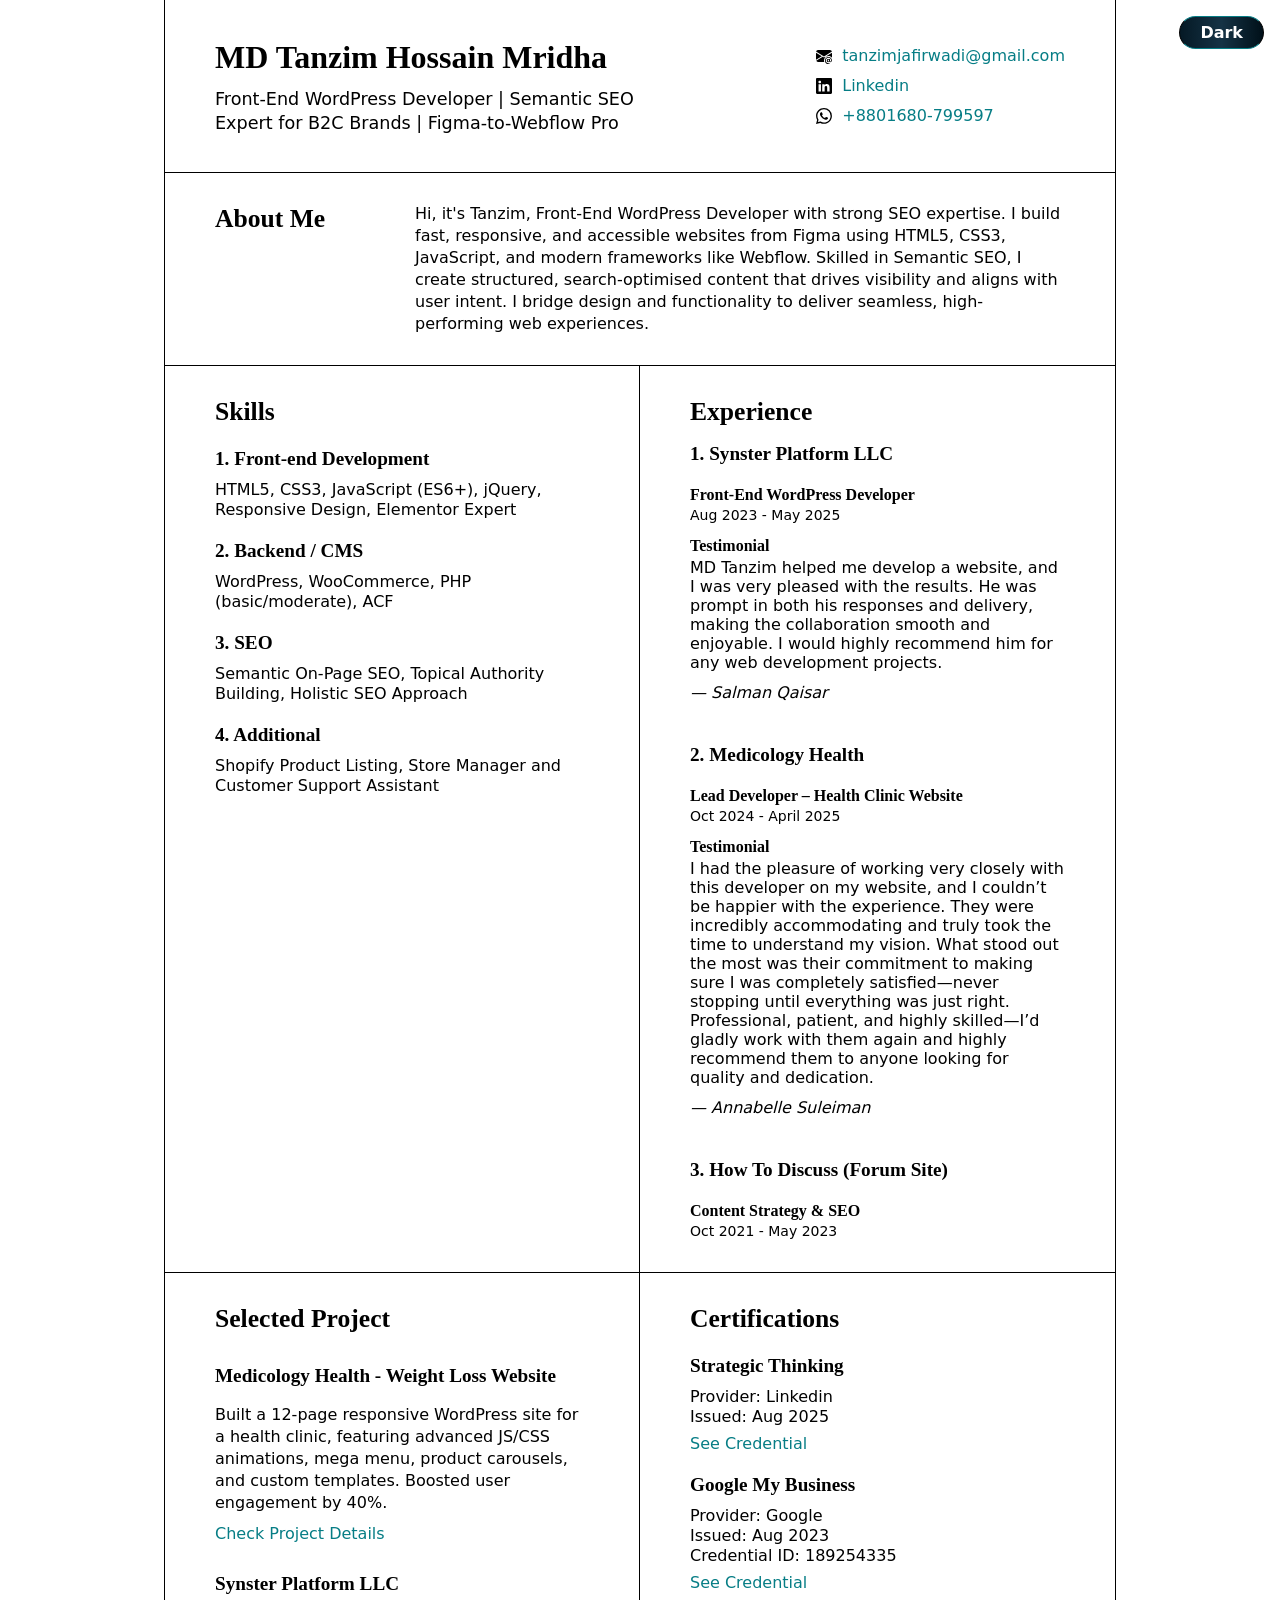
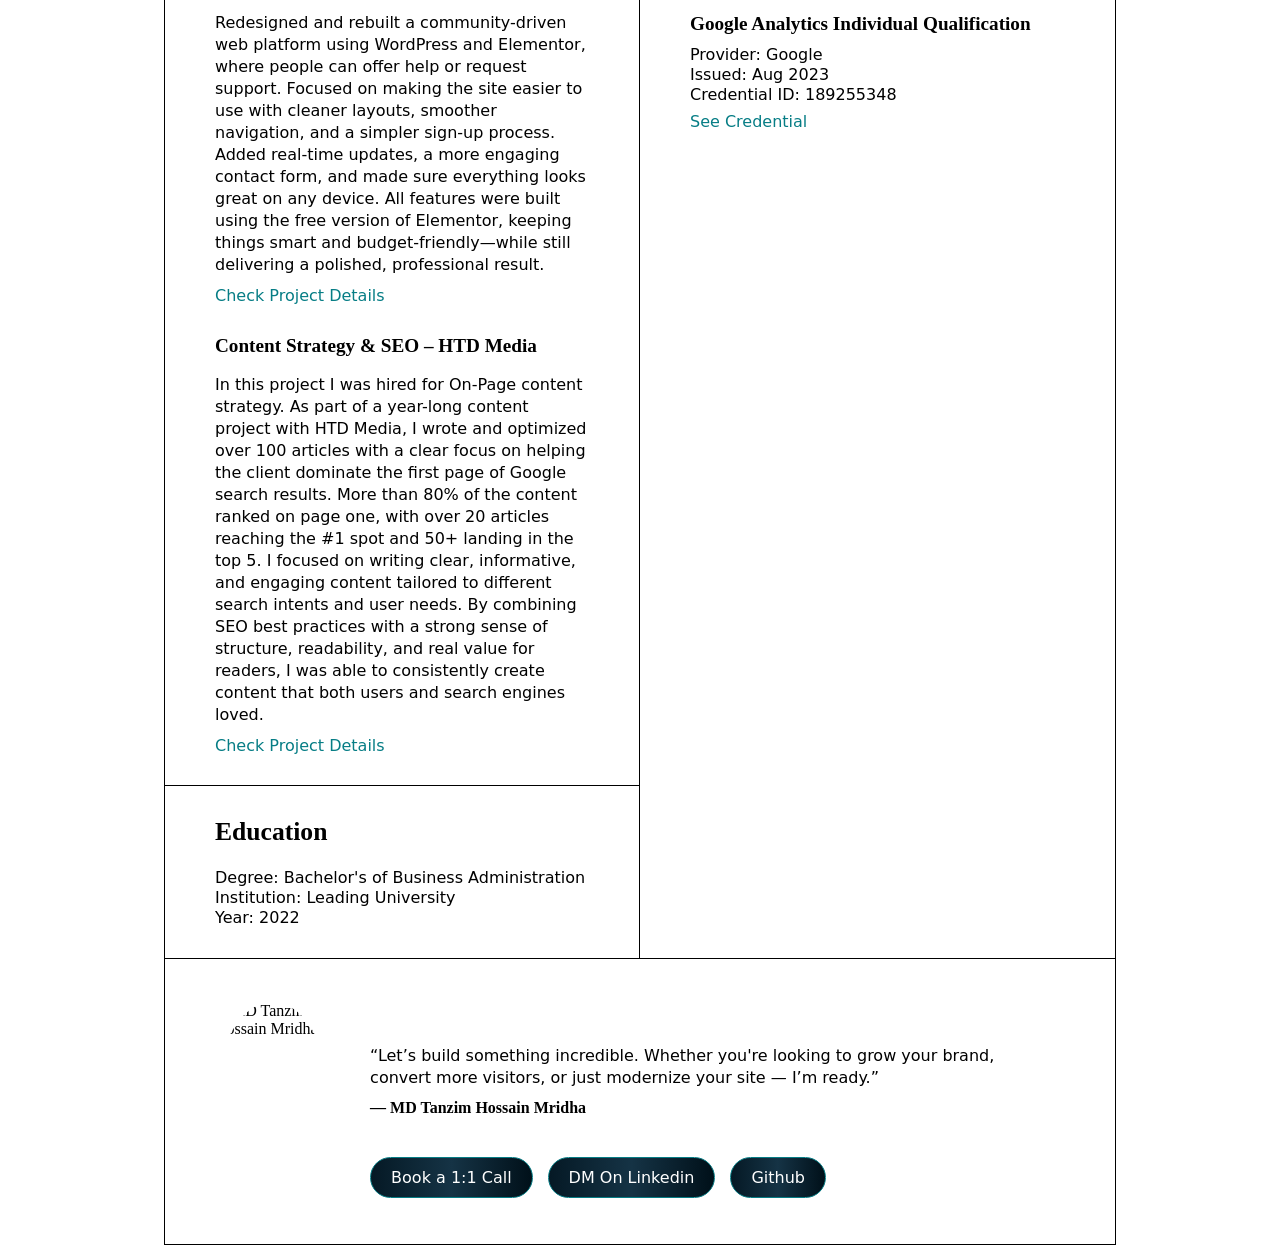
==== index.html @ eca506ce "Add files via upload" ====
<!DOCTYPE html>
<html lang="en">
<head>
     <meta charset="UTF-8">
     <meta name="viewport" content="width=device-width, initial-scale=1.0">
     <title>Resume - MD Tanzim Hossain Mridha</title>
     <!-- Performance optimization: establishes early connections -->
     <link rel="stylesheet" href="./main.css">
     <link rel="preconnect" href="https://fonts.googleapis.com">
     <link rel="preconnect" href="https://fonts.gstatic.com" crossorigin>

     <!-- Load selected Google Fonts -->
     <link href="https://fonts.googleapis.com/css2?family=Playfair+Display:wght@400;700&family=Caveat:wght@400;700&display=swap" rel="stylesheet">
     <style>
        :root {
  --bg-color: #ffffff;
  --text-color: #000000;
  --border-color: black; /* new */
}

body {
  background-color: var(--bg-color);
  color: var(--text-color);
  border-color: var(--border-color);
  transition: 0.6s;
}

body.dark-mode {
  --bg-color: #1e1e1e;
  --text-color: #f1f1f1;
  --border-color: white; /* override in dark mode */
}

#theme-toggle {
  position: fixed;
  top: 1rem;
  right: 1rem;
  padding: 6px 20px;
  background: linear-gradient(
        to right, 
        rgba(5, 25, 37, 1),
        rgba(21, 51, 69, 1),
        rgba(0, 16, 25, 1)
    );
    color: white;
  border-radius: 50px;
  border-width: 0.6px;
  border-style: solid;
  border-color: rgba(6, 125, 133, 1) var(--border-color);
  font-family: system-ui, -apple-system, BlinkMacSystemFont, 'Segoe UI', Roboto, Oxygen, Ubuntu, Cantarell, 'Open Sans', 'Helvetica Neue', sans-serif;
  font-weight: 600;
  font-size: 1rem;
  cursor: pointer;

  /* Here's the magic: */
  transition: transform 0.2s ease-in-out, opacity 0.3s ease;
}

#theme-toggle:hover {
  color: white;
  transform: scale(1.05); /* slighly grow the element when hovered */
  opacity: 0.8;
}
     </style>

</head>
<body>
    <div class="first-div">
        <div class="identity">
            <h1>MD Tanzim Hossain Mridha</h1>
            <p class="sub-title">Front-End WordPress Developer | Semantic SEO Expert for B2C Brands | Figma-to-Webflow Pro</p>
            <button id="theme-toggle">Dark</button>
        </div>
        <div class="contact">
            <ol class="contact-details">
                 <li class="icon-gap"><svg xmlns="http://www.w3.org/2000/svg" width="16" height="16" fill="currentColor" class="bi bi-envelope-at-fill" viewBox="0 0 16 16">
                  <path d="M2 2A2 2 0 0 0 .05 3.555L8 8.414l7.95-4.859A2 2 0 0 0 14 2zm-2 9.8V4.698l5.803 3.546zm6.761-2.97-6.57 4.026A2 2 0 0 0 2 14h6.256A4.5 4.5 0 0 1 8 12.5a4.49 4.49 0 0 1 1.606-3.446l-.367-.225L8 9.586zM16 9.671V4.697l-5.803 3.546.338.208A4.5 4.5 0 0 1 12.5 8c1.414 0 2.675.652 3.5 1.671"/>
                  <path d="M15.834 12.244c0 1.168-.577 2.025-1.587 2.025-.503 0-1.002-.228-1.12-.648h-.043c-.118.416-.543.643-1.015.643-.77 0-1.259-.542-1.259-1.434v-.529c0-.844.481-1.4 1.26-1.4.585 0 .87.333.953.63h.03v-.568h.905v2.19c0 .272.18.42.411.42.315 0 .639-.415.639-1.39v-.118c0-1.277-.95-2.326-2.484-2.326h-.04c-1.582 0-2.64 1.067-2.64 2.724v.157c0 1.867 1.237 2.654 2.57 2.654h.045c.507 0 .935-.07 1.18-.18v.731c-.219.1-.643.175-1.237.175h-.044C10.438 16 9 14.82 9 12.646v-.214C9 10.36 10.421 9 12.485 9h.035c2.12 0 3.314 1.43 3.314 3.034zm-4.04.21v.227c0 .586.227.8.581.8.31 0 .564-.17.564-.743v-.367c0-.516-.275-.708-.572-.708-.346 0-.573.245-.573.791"/>
                  </svg><a href="mailto:tanzimjafirwadi@gmail.com">tanzimjafirwadi@gmail.com</a></li>                
                 <li class="icon-gap"><svg xmlns="http://www.w3.org/2000/svg" width="16" height="16" fill="currentColor" class="bi bi-linkedin" viewBox="0 0 16 16">
                  <path d="M0 1.146C0 .513.526 0 1.175 0h13.65C15.474 0 16 .513 16 1.146v13.708c0 .633-.526 1.146-1.175 1.146H1.175C.526 16 0 15.487 0 14.854zm4.943 12.248V6.169H2.542v7.225zm-1.2-8.212c.837 0 1.358-.554 1.358-1.248-.015-.709-.52-1.248-1.342-1.248S2.4 3.226 2.4 3.934c0 .694.521 1.248 1.327 1.248zm4.908 8.212V9.359c0-.216.016-.432.08-.586.173-.431.568-.878 1.232-.878.869 0 1.216.662 1.216 1.634v3.865h2.401V9.25c0-2.22-1.184-3.252-2.764-3.252-1.274 0-1.845.7-2.165 1.193v.025h-.016l.016-.025V6.169h-2.4c.03.678 0 7.225 0 7.225z"/>
                  </svg><a href="https://www.linkedin.com/in/md-tanzim-h-0bb3a6230/" title="MD Tanzim Hossain Mridha's Profile" target="_blank">Linkedin</a></li>
                 <li class="icon-gap"><svg xmlns="http://www.w3.org/2000/svg" width="16" height="16" fill="currentColor" class="bi bi-whatsapp" viewBox="0 0 16 16">
                  <path d="M13.601 2.326A7.85 7.85 0 0 0 7.994 0C3.627 0 .068 3.558.064 7.926c0 1.399.366 2.76 1.057 3.965L0 16l4.204-1.102a7.9 7.9 0 0 0 3.79.965h.004c4.368 0 7.926-3.558 7.93-7.93A7.9 7.9 0 0 0 13.6 2.326zM7.994 14.521a6.6 6.6 0 0 1-3.356-.92l-.24-.144-2.494.654.666-2.433-.156-.251a6.56 6.56 0 0 1-1.007-3.505c0-3.626 2.957-6.584 6.591-6.584a6.56 6.56 0 0 1 4.66 1.931 6.56 6.56 0 0 1 1.928 4.66c-.004 3.639-2.961 6.592-6.592 6.592m3.615-4.934c-.197-.099-1.17-.578-1.353-.646-.182-.065-.315-.099-.445.099-.133.197-.513.646-.627.775-.114.133-.232.148-.43.05-.197-.1-.836-.308-1.592-.985-.59-.525-.985-1.175-1.103-1.372-.114-.198-.011-.304.088-.403.087-.088.197-.232.296-.346.1-.114.133-.198.198-.33.065-.134.034-.248-.015-.347-.05-.099-.445-1.076-.612-1.47-.16-.389-.323-.335-.445-.34-.114-.007-.247-.007-.38-.007a.73.73 0 0 0-.529.247c-.182.198-.691.677-.691 1.654s.71 1.916.81 2.049c.098.133 1.394 2.132 3.383 2.992.47.205.84.326 1.129.418.475.152.904.129 1.246.08.38-.058 1.171-.48 1.338-.943.164-.464.164-.86.114-.943-.049-.084-.182-.133-.38-.232"/>
                  </svg><a href="https://wa.me/+8801680799597?text=Hello%20there!">+8801680-799597</a></li>
            </ol>
        </div>
    </div>

    <div class="second-div">
        <h2 class="h-aboutme">About Me</h2>
        <p>Hi, it's Tanzim, Front-End WordPress Developer with strong SEO expertise. I build fast, responsive, and accessible websites from Figma using HTML5, CSS3, JavaScript, and modern frameworks like Webflow. Skilled in Semantic SEO, I create structured, search-optimised content that drives visibility and aligns with user intent. I bridge design and functionality to deliver seamless, high-performing web experiences.</p>
    </div>

    <div class="third-div">
        <div class="skills">
            <h2>Skills</h2>
            <h3>1. Front-end Development</h3>
            <li>HTML5, CSS3, JavaScript (ES6+), jQuery, Responsive Design, Elementor Expert</li>
            <h3>2. Backend / CMS</h3>
            <li>WordPress, WooCommerce, PHP (basic/moderate), ACF</li>
            <h3>3. SEO</h3>
            <li>Semantic On-Page SEO, Topical Authority Building, Holistic SEO Approach </li>            
            <h3>4. Additional</h3>
            <li>Shopify Product Listing, Store Manager and Customer Support Assistant</li>
        </div>
        
        <div class="experience">
            <h2>Experience</h2>
            <div class="synster">
                <h3 style="margin: -5px 0px 10px 0px;">1. Synster Platform LLC</h3>
                <h4>Front-End WordPress Developer</h4>
                    <p class="dates">Aug 2023 - May 2025</p>
                <h4>Testimonial</h4>
                    <testimonial>MD Tanzim helped me develop a website, and I was very pleased with the results. He was prompt in both his responses and delivery, making the collaboration smooth and enjoyable. I would highly recommend him for any web development projects.</testimonial>
                    <p><i>— Salman Qaisar</i></p>

            </div>

            <div class="synster">
                <h3>2. Medicology Health</h3>
                <h4>Lead Developer – Health Clinic Website</span></h3>
                    <p class="dates">Oct 2024 - April 2025</p>

                <h4>Testimonial</h4>
                    <testimonial>I had the pleasure of working very closely with this developer on my website, and I couldn’t be happier with the experience. They were incredibly accommodating and truly took the time to understand my vision. What stood out the most was their commitment to making sure I was completely satisfied—never stopping until everything was just right. Professional, patient, and highly skilled—I’d gladly work with them again and highly recommend them to anyone looking for quality and dedication.</testimonial>
                    <p><i>— Annabelle Suleiman</i></p> 
            </div>

            <div class="synster">
                <h3>3. How To Discuss (Forum Site)</h3>
                <h4>Content Strategy & SEO</span></h3>
                    <p class="dates">Oct 2021 - May 2023</p> 
            </div>

        </div>

        <div class="project">
            <h2>Selected Project</h2>

            <div class="project-child">              
              <h3 style="margin: 0px 0px 7px 0px;">Medicology Health - Weight Loss Website</h3>
              <p>Built a 12-page responsive WordPress site for a health clinic, featuring advanced JS/CSS animations, mega menu, product carousels, and custom templates. Boosted user engagement by 40%.</p>
              <a href="https://www.linkedin.com/posts/md-tanzim-h-0bb3a6230_wordpress-website-weightloss-activity-7319766162500722688-qKgi?utm_source=share&utm_medium=member_desktop&rcm=ACoAADm49w8Byd7CfmGzzayBFBQTYmqlVcU10pM" target="_blank">Check Project Details</a>
            </div>

            <div class="project-child">
              <h3 style="margin: 0px 0px 7px 0px;">Synster Platform LLC</h3>
              <p>Redesigned and rebuilt a community-driven web platform using WordPress and Elementor, where people can offer help or request support. Focused on making the site easier to use with cleaner layouts, smoother navigation, and a simpler sign-up process. Added real-time updates, a more engaging contact form, and made sure everything looks great on any device. All features were built using the free version of Elementor, keeping things smart and budget-friendly—while still delivering a polished, professional result.</p>
              <a href="https://www.linkedin.com/posts/md-tanzim-h-0bb3a6230_wordpress-webdesign-elementor-activity-7336376296928616448-K66l?utm_source=share&utm_medium=member_desktop&rcm=ACoAADm49w8Byd7CfmGzzayBFBQTYmqlVcU10pM" target="_blank">Check Project Details</a>
            </div>

            <div class="project-child">
              <h3 style="margin: 0px 0px 7px 0px;">Content Strategy & SEO – HTD Media</h3>
              <p>In this project I was hired for On-Page content strategy. As part of a year-long content project with HTD Media, I wrote and optimized over 100 articles with a clear focus on helping the client dominate the first page of Google search results. More than 80% of the content ranked on page one, with over 20 articles reaching the #1 spot and 50+ landing in the top 5. I focused on writing clear, informative, and engaging content tailored to different search intents and user needs. By combining SEO best practices with a strong sense of structure, readability, and real value for readers, I was able to consistently create content that both users and search engines loved.</p>
              <a href="https://www.linkedin.com/in/md-tanzim-h-0bb3a6230/details/projects/?profileId=ACoAADm49w8Byd7CfmGzzayBFBQTYmqlVcU10pM" target="_blank">Check Project Details</a>
            </div>
        </div>
        
        <div class="Certifications">
            <h2>Certifications</h2>
                <div class="strategic-thinking">
                    <h3>Strategic Thinking</h3>
                    <li>Provider: Linkedin</li>
                    <li>Issued: Aug 2025</li>
                    <li style="margin: 7px 0px 0px 0px;"><a href="https://www.linkedin.com/learning/certificates/f5d8282ce7f6af4384d99fa4d7753f607599c69d64d8efc0be861e85f4fa4d53?lipi=urn%3Ali%3Apage%3Ad_flagship3_profile_view_base_certifications_details%3BrAhSvIOYTwmKaFk81OS2Dg%3D%3D" target="_blank">See Credential</a></li>
                </div>

                <div class="google-my-business">
                    <h3>Google My Business</h3>
                    <li>Provider: Google</li>
                    <li>Issued: Aug 2023</li>
                    <li>Credential ID: 189254335</li>
                    <li style="margin: 7px 0px 0px 0px;"><a href="https://skillshop.exceedlms.com/profiles/f0e5774d29a947e182083f858c1321e6" target="_blank">See Credential</a></li>
                </div>
            
                <div class="google-analytic">
                    <h3>Google Analytics Individual Qualification</h3>
                    <li>Provider: Google</li>
                    <li>Issued: Aug 2023</li>
                    <li>Credential ID: 189255348</li>
                    <li style="margin: 7px 0px 0px 0px;"><a href="https://skillshop.exceedlms.com/student/award/MX2p5P9y5K67Nv2zK6oeEEHe" target="_blank">See Credential</a></li>
                </div>
        </div>

        <div class="education">
            <h2>Education</h2>
             <div class="google-my-business">
                    <li>Degree: Bachelor's of Business Administration</li>
                    <li>Institution: Leading University</li>
                    <li>Year: 2022</li>
                </div>
        </div>
    </div>

    <footer>
        <div class="footer-div">
          <img class="footer-image" src="./icons and images/MD Tanzim Hossain Mridha.png" alt="MD Tanzim Hossain Mridha">
          <figure>
           <blockquote><p>“Let’s build something incredible. Whether you're looking to grow your brand, convert more visitors, or just modernize your site — I’m ready.”</p></blockquote>
           <figcaption>— MD Tanzim Hossain Mridha</figcaption>
           <div class="footer-buttons">
            <a class="anchor-btn" href="https://calendar.google.com/calendar/u/0/appointments/schedules/AcZssZ1elJROLvR2wgHhNlWNWVm1Au2jwomlsbFGBviqWUTLtyA2HtHlTwxePCkiFudgcYrayQOqpy5q" target="_blank">Book a 1:1 Call</a>
            <a class="anchor-btn" href="Follow me on LinkedIn: www.linkedin.com/comm/mynetwork/discovery-see-all?usecase=PEOPLE_FOLLOWS&followMember=md-tanzim-h-0bb3a6230" target="_blank">DM On Linkedin</a>
            <a class="anchor-btn" href="https://github.com/jafirwadi" target="_blank">Github</a>
           </div>
          </figure>
        </div>
    </footer>

<script>
  const button = document.getElementById("theme-toggle");

  button.addEventListener("click", () => {
    document.body.classList.toggle("dark-mode");

    // Toggle button text
    if (document.body.classList.contains("dark-mode")) {
      button.innerHTML = "Light";
    } else {
      button.innerHTML = "Dark";
    }
  });
</script>

</body>
</html>
---- main.css ----
body {
    margin: 0; 
    padding: 0;
    display: flex;
    flex-direction: column;
    height: auto;
}

h1 {
    font-family: Georgia, 'Times New Roman', Times, serif;
    font-size: 2rem;
    line-height: 40px;
    margin: 0;
    padding: 0;
}

h2 {
    font-family:Georgia, 'Times New Roman', Times, serif;
    font-size: 1.6rem;
    line-height: 32px;
    margin: 0px 0px 0px 0px;
    padding: 0;
}

.h-aboutme {
    width: 150px; /* Fixed width for the heading */
    flex-shrink: 0; /* Prevent it from shrinking */
    margin: 0;
}


h3 {
    font-family: Georgia, 'Times New Roman', Times, serif;
    font-size: 1.2rem;
    line-height: 22px;
    margin: 20px 0px 10px 0px;
    padding: 0;
}

h4 {
    font-family: Georgia, 'Times New Roman', Times, serif;
    font-size: 1rem;
    line-height: 20px;
    font-weight: 600;
    margin: 0px 0px -8px 0px;
    padding: 0;
}

p {
    font-family: system-ui, -apple-system, BlinkMacSystemFont, 'Segoe UI', Roboto, Oxygen, Ubuntu, Cantarell, 'Open Sans', 'Helvetica Neue', sans-serif;
    font-size: 1rem;
    line-height: 22px;
    margin: 0;
    padding: 0;
}

.sub-title {
    margin: 0;
    padding: 0;
    font-family: system-ui, -apple-system, BlinkMacSystemFont, 'Segoe UI', Roboto, Oxygen, Ubuntu, Cantarell, 'Open Sans', 'Helvetica Neue', sans-serif;
    font-size: 1.1rem;
    line-height: 24px;
}

li {
    list-style: none;
    line-height: 20px; 
    font-family: system-ui, -apple-system, BlinkMacSystemFont, 'Segoe UI', Roboto, Oxygen, Ubuntu, Cantarell, 'Open Sans', 'Helvetica Neue', sans-serif;
    font-size: 1rem;
    font-weight: 400;

}

.first-div {
    margin: 0;
    padding: 30px 50px 30px 50px;
    display: flex;
    flex-direction: row;
    gap: 100px;
    justify-content: space-between;
    align-items: center;
    width: 850px;
    height: auto;
    border-width: 0px 1px 1px 1px;
    border-style: solid;
    border-color: black;
    align-self: center;
}

.identity {
    margin: 0;
    padding: 0;
    width: 480px;
    display: flex;
    flex-direction: column;
    gap: 10px;
}

.contact-details {
    display: flex;
    flex-direction: column;
    gap: 10px;
}

.icon-gap {
    display: flex;
    flex-direction: row;
    gap: 10px;
    align-items: center;
}

.second-div {
    margin: 0;
    padding: 30px 50px;
    display: flex;
    flex-direction: row;
    gap: 50px;
    justify-content: space-between;
    align-items: flex-start;
    width: 850px;
    height: auto;
    border-width: 0px 1px 1px 1px;
    border-style: solid;
    border-color: black;
    align-self: center;
}

.third-div {
    margin: 0;
    padding: 0;
    width: 950px;
    height: auto;
    display: grid;
    grid-template-columns: 1fr 1fr;
    grid-template-rows: auto;
    gap: 0px;
    border-width: 0px 1px 1px 1px;
    border-style: solid;
    border-color: black;
    align-self: center;
}

.skills {
    margin: 0;  
    padding: 30px 50px;
    display: flex;
    flex-direction: column;
    border-width: 0px 1px 1px 0px;
    border-style: solid;
    border-color: black;
}

.experience {
    margin: 0;  
    padding: 30px 50px;
    display: flex;
    flex-direction: column;
    gap: 20px;
    border-width: 0px 0px 1px 0px;
    border-style: solid;
    border-color: black;
}

testimonial {
    font-family: system-ui, -apple-system, BlinkMacSystemFont, 'Segoe UI', Roboto, Oxygen, Ubuntu, Cantarell, 'Open Sans', 'Helvetica Neue', sans-serif;
}

.synster {
    margin: 0;
    padding: 0;
    display: flex;
    flex-direction: column;
    gap: 10px;
}

.dates {
    font-size: 14px;
    padding: 0;
    margin: -3px 0px 0px 0px;
}

.project {
    margin: 0;  
    padding: 30px 50px;
    display: flex;
    flex-direction: column;
    gap: 30px;
    border-width: 0px 1px 1px 0px;
    border-style: solid;
    border-color: black;
}

.project-child {
    display: flex;
    flex-direction: column;
    gap: 10px;
}

.education {
    margin: 0;  
    padding: 30px 50px;
    display: flex;
    flex-direction: column;
    gap: 20px;
    border-width: 0px 1px 0px 0px;
    border-style: solid;
    border-color: black;
}


.Certifications {
    margin: 0;  
    padding: 30px 50px;
    display: flex;
    flex-direction: column;

}

.google-my-business {
    margin: 0;  
    padding: 0;
    display: flex;
    flex-direction: column;
}

footer {
    margin: 0;
    padding: 30px 50px;
    width: 850px;
    align-self: center;
    display: flex;
    flex-direction: column;
    align-items: center;
    justify-items: center;
    border-width: 0px 1px 1px 1px;
    border-style: solid;
    border-color: black;
    
}

.footer-div {
    margin: 0;
    padding: 0;
    width: 100%;
    display: flex;
    flex-direction: row;
    justify-content: space-between;
    align-items: center;
    justify-items: center;
}

.footer-image {
    height: 200px;
    width: 200px;
    border-radius: 50%;
    object-fit: cover;
}

figure {
    display: flex;
    flex-direction: column;
    gap: 10px;
    padding-top: 40px;
}

blockquote {
    margin: 0;
    padding: 0;
}

figcaption {
    font-family: 'Times New Roman', Times, serif;
    font-size: 1rem;
    font-weight: 600;
}

.footer-buttons {
    margin: 30px 0px 0px 0px;
    display: flex;
    flex-direction: row;
    gap: 15px;
}

a {
    text-decoration: none;
    font-family: system-ui, -apple-system, BlinkMacSystemFont, 'Segoe UI', Roboto, Oxygen, Ubuntu, Cantarell, 'Open Sans', 'Helvetica Neue', sans-serif;
    font-weight: 500;
    font-size: 1rem;
    color: rgba(6, 125, 133, 1);
}

a:hover {
    color: rgba(6, 125, 133, 1);
    opacity: 0.5;
    text-decoration: underline;
}

.anchor-btn {
    margin: 0;
    padding: 10px 20px;
    background: linear-gradient(
        to right, 
        rgba(5, 25, 37, 1),
        rgba(21, 51, 69, 1),
        rgba(0, 16, 25, 1)
    );
    color: white;
    border-radius: 50px;
    border-width: 0.6px;
    border-style: solid;
    border-color: rgba(6, 125, 133, 1);
    cursor: pointer; /* show the curson when it reach the button element */
    transition: transform 0.2s ease-in-out, opacity 0.3s ease;
}

.anchor-btn:hover {
    color: white;
    text-decoration: none;
    transform: scale(1.05); /* slight grow effect */
    opacity: 0.8;

}
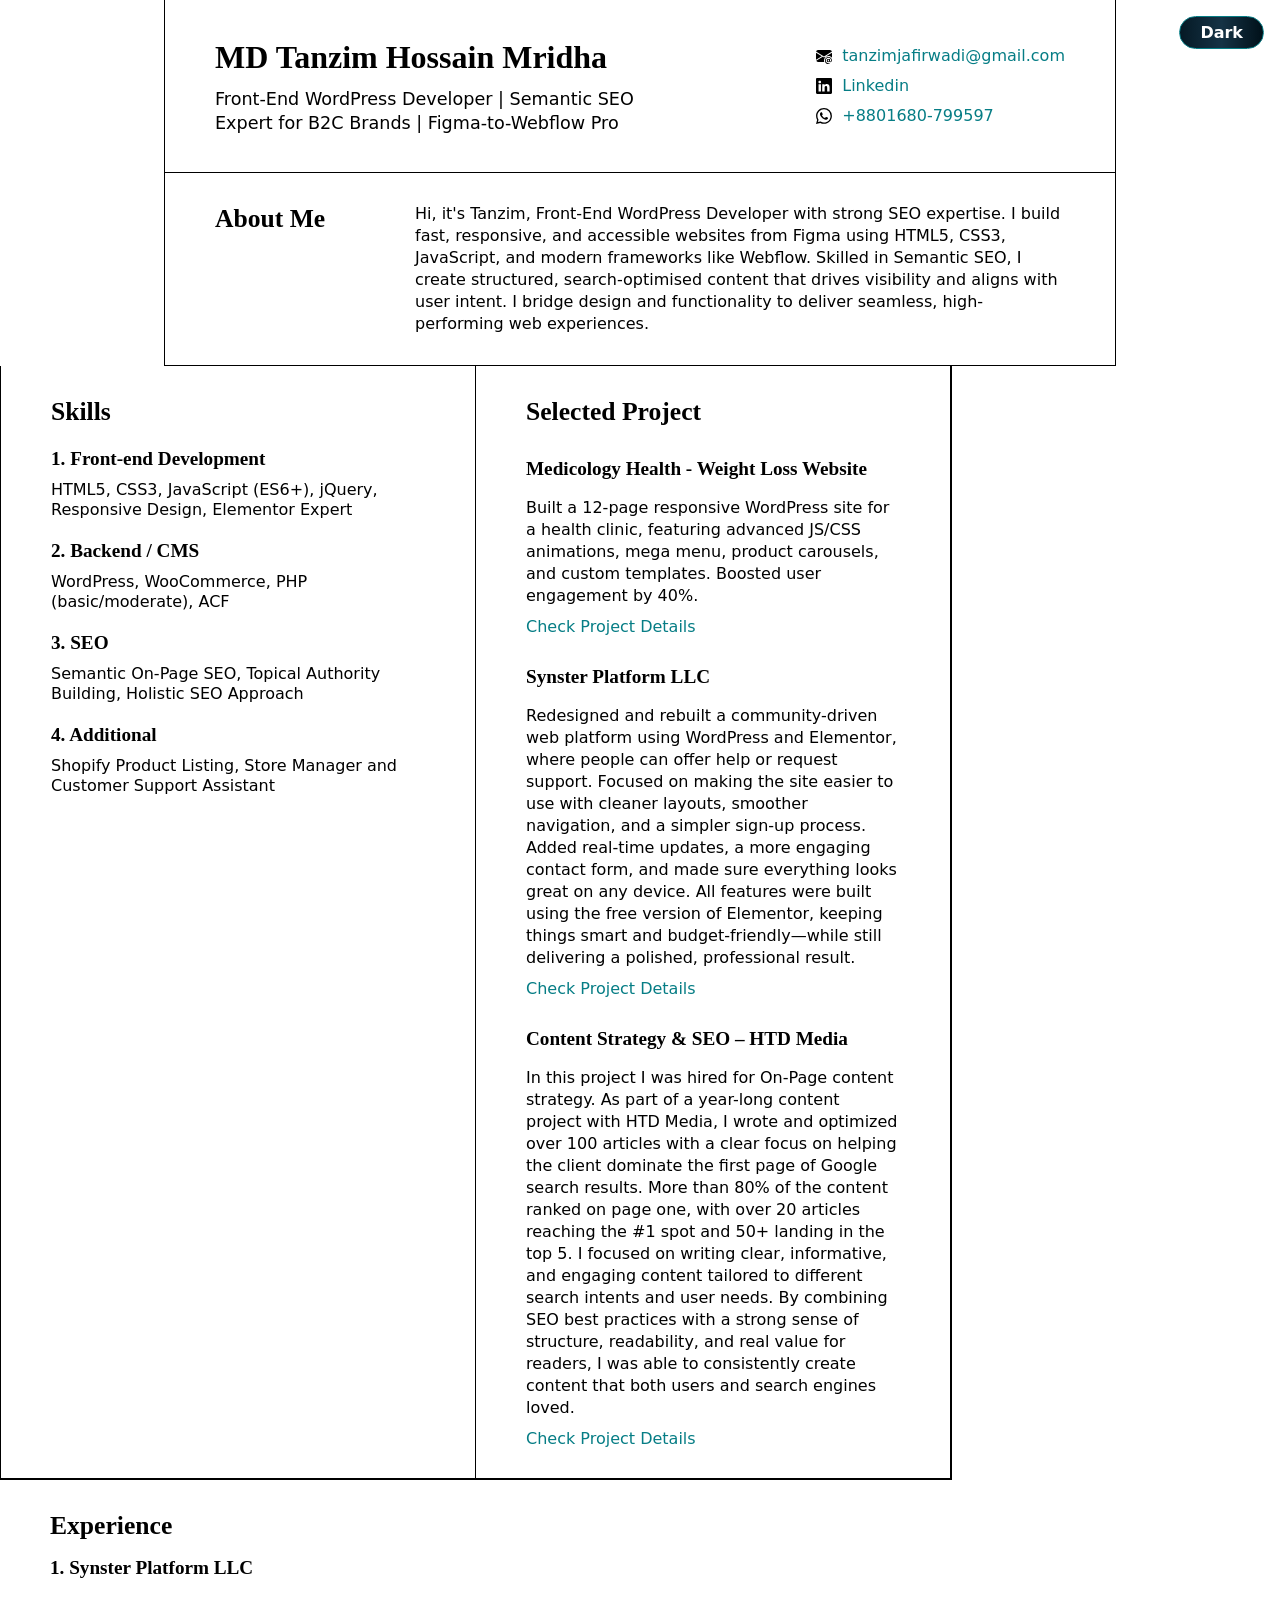
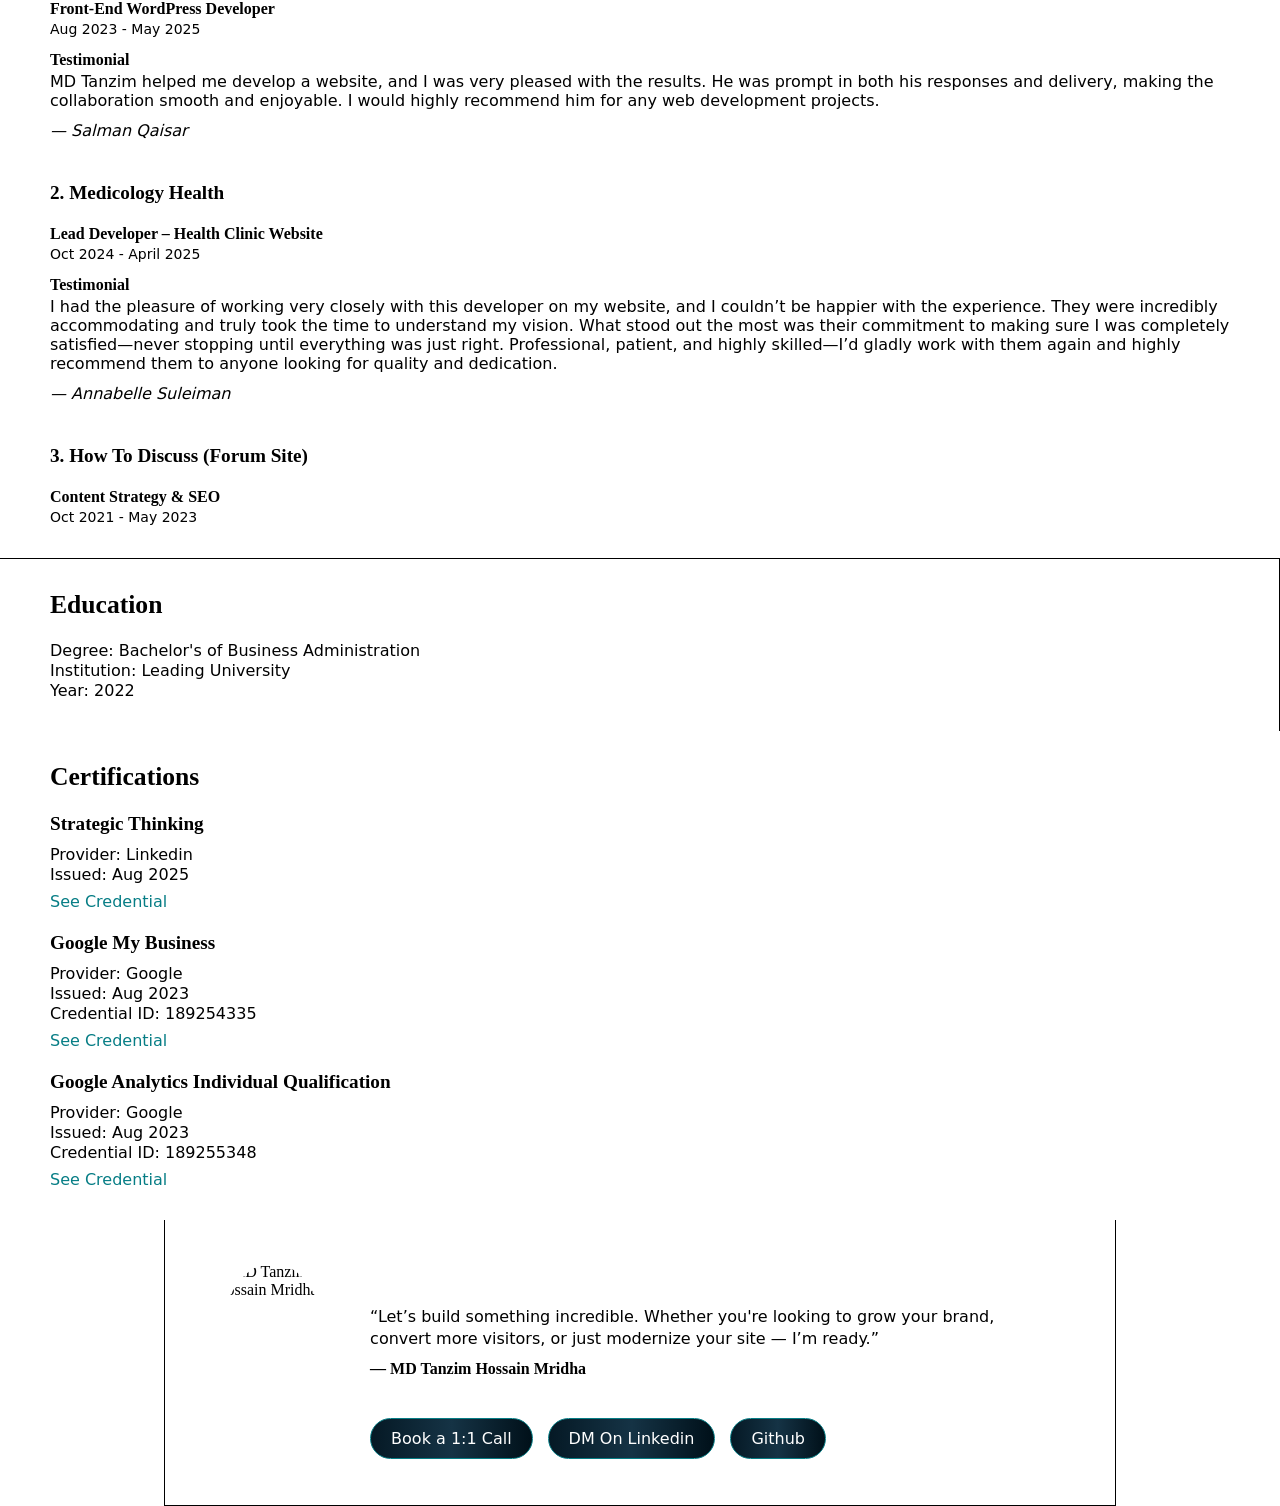
==== commit ada8fe6f: "Update index.html" ====
--- a/index.html
+++ b/index.html
@@ -22,15 +22,20 @@
   background-color: var(--bg-color);
   color: var(--text-color);
   border-color: var(--border-color);
+  box-shadow: var(--box-shadow);
   transition: 0.6s;
 }
 
 body.dark-mode {
   --bg-color: #1e1e1e;
   --text-color: #f1f1f1;
-  --border-color: white; /* override in dark mode */
-}
-
+  --border-color: #067D85; /* override in dark mode */ 
+}
+
+body.dark-mode #box-shadow {
+  box-shadow: 0 0 5px var(--border-color), 0 0 10px var(--border-color);
+}
+          
 #theme-toggle {
   position: fixed;
   top: 1rem;
@@ -46,7 +51,7 @@
   border-radius: 50px;
   border-width: 0.6px;
   border-style: solid;
-  border-color: rgba(6, 125, 133, 1) var(--border-color);
+  border-color: rgba(6, 125, 133, 1);
   font-family: system-ui, -apple-system, BlinkMacSystemFont, 'Segoe UI', Roboto, Oxygen, Ubuntu, Cantarell, 'Open Sans', 'Helvetica Neue', sans-serif;
   font-weight: 600;
   font-size: 1rem;
@@ -56,6 +61,10 @@
   transition: transform 0.2s ease-in-out, opacity 0.3s ease;
 }
 
+body.dark-mode #theme-toggle {
+  box-shadow: 0 0 5px var(--border-color), 0 0 10px var(--border-color);
+}
+
 #theme-toggle:hover {
   color: white;
   transform: scale(1.05); /* slighly grow the element when hovered */
@@ -65,7 +74,7 @@
 
 </head>
 <body>
-    <div class="first-div">
+    <div class="first-div" id="">
         <div class="identity">
             <h1>MD Tanzim Hossain Mridha</h1>
             <p class="sub-title">Front-End WordPress Developer | Semantic SEO Expert for B2C Brands | Figma-to-Webflow Pro</p>
@@ -87,13 +96,14 @@
         </div>
     </div>
 
-    <div class="second-div">
+    <div class="second-div" id="">
         <h2 class="h-aboutme">About Me</h2>
         <p>Hi, it's Tanzim, Front-End WordPress Developer with strong SEO expertise. I build fast, responsive, and accessible websites from Figma using HTML5, CSS3, JavaScript, and modern frameworks like Webflow. Skilled in Semantic SEO, I create structured, search-optimised content that drives visibility and aligns with user intent. I bridge design and functionality to deliver seamless, high-performing web experiences.</p>
     </div>
 
-    <div class="third-div">
-        <div class="skills">
+  <div class="parent-third-div" id="">
+    <div class="third-div" id="">
+        <div class="skills" id="">
             <h2>Skills</h2>
             <h3>1. Front-end Development</h3>
             <li>HTML5, CSS3, JavaScript (ES6+), jQuery, Responsive Design, Elementor Expert</li>
@@ -104,8 +114,32 @@
             <h3>4. Additional</h3>
             <li>Shopify Product Listing, Store Manager and Customer Support Assistant</li>
         </div>
-        
-        <div class="experience">
+
+        <div class="project">
+            <h2>Selected Project</h2>
+
+            <div class="project-child">              
+              <h3 style="margin: 0px 0px 7px 0px;">Medicology Health - Weight Loss Website</h3>
+              <p>Built a 12-page responsive WordPress site for a health clinic, featuring advanced JS/CSS animations, mega menu, product carousels, and custom templates. Boosted user engagement by 40%.</p>
+              <a href="https://www.linkedin.com/posts/md-tanzim-h-0bb3a6230_wordpress-website-weightloss-activity-7319766162500722688-qKgi?utm_source=share&utm_medium=member_desktop&rcm=ACoAADm49w8Byd7CfmGzzayBFBQTYmqlVcU10pM" target="_blank">Check Project Details</a>
+            </div>
+
+            <div class="project-child">
+              <h3 style="margin: 0px 0px 7px 0px;">Synster Platform LLC</h3>
+              <p>Redesigned and rebuilt a community-driven web platform using WordPress and Elementor, where people can offer help or request support. Focused on making the site easier to use with cleaner layouts, smoother navigation, and a simpler sign-up process. Added real-time updates, a more engaging contact form, and made sure everything looks great on any device. All features were built using the free version of Elementor, keeping things smart and budget-friendly—while still delivering a polished, professional result.</p>
+              <a href="https://www.linkedin.com/posts/md-tanzim-h-0bb3a6230_wordpress-webdesign-elementor-activity-7336376296928616448-K66l?utm_source=share&utm_medium=member_desktop&rcm=ACoAADm49w8Byd7CfmGzzayBFBQTYmqlVcU10pM" target="_blank">Check Project Details</a>
+            </div>
+
+            <div class="project-child">
+              <h3 style="margin: 0px 0px 7px 0px;">Content Strategy & SEO – HTD Media</h3>
+              <p>In this project I was hired for On-Page content strategy. As part of a year-long content project with HTD Media, I wrote and optimized over 100 articles with a clear focus on helping the client dominate the first page of Google search results. More than 80% of the content ranked on page one, with over 20 articles reaching the #1 spot and 50+ landing in the top 5. I focused on writing clear, informative, and engaging content tailored to different search intents and user needs. By combining SEO best practices with a strong sense of structure, readability, and real value for readers, I was able to consistently create content that both users and search engines loved.</p>
+              <a href="https://www.linkedin.com/in/md-tanzim-h-0bb3a6230/details/projects/?profileId=ACoAADm49w8Byd7CfmGzzayBFBQTYmqlVcU10pM" target="_blank">Check Project Details</a>
+            </div>
+        </div>
+      </div>
+
+      <div class="third-div-2">
+        <div class="experience" id=""> 
             <h2>Experience</h2>
             <div class="synster">
                 <h3 style="margin: -5px 0px 10px 0px;">1. Synster Platform LLC</h3>
@@ -135,26 +169,13 @@
 
         </div>
 
-        <div class="project">
-            <h2>Selected Project</h2>
-
-            <div class="project-child">              
-              <h3 style="margin: 0px 0px 7px 0px;">Medicology Health - Weight Loss Website</h3>
-              <p>Built a 12-page responsive WordPress site for a health clinic, featuring advanced JS/CSS animations, mega menu, product carousels, and custom templates. Boosted user engagement by 40%.</p>
-              <a href="https://www.linkedin.com/posts/md-tanzim-h-0bb3a6230_wordpress-website-weightloss-activity-7319766162500722688-qKgi?utm_source=share&utm_medium=member_desktop&rcm=ACoAADm49w8Byd7CfmGzzayBFBQTYmqlVcU10pM" target="_blank">Check Project Details</a>
-            </div>
-
-            <div class="project-child">
-              <h3 style="margin: 0px 0px 7px 0px;">Synster Platform LLC</h3>
-              <p>Redesigned and rebuilt a community-driven web platform using WordPress and Elementor, where people can offer help or request support. Focused on making the site easier to use with cleaner layouts, smoother navigation, and a simpler sign-up process. Added real-time updates, a more engaging contact form, and made sure everything looks great on any device. All features were built using the free version of Elementor, keeping things smart and budget-friendly—while still delivering a polished, professional result.</p>
-              <a href="https://www.linkedin.com/posts/md-tanzim-h-0bb3a6230_wordpress-webdesign-elementor-activity-7336376296928616448-K66l?utm_source=share&utm_medium=member_desktop&rcm=ACoAADm49w8Byd7CfmGzzayBFBQTYmqlVcU10pM" target="_blank">Check Project Details</a>
-            </div>
-
-            <div class="project-child">
-              <h3 style="margin: 0px 0px 7px 0px;">Content Strategy & SEO – HTD Media</h3>
-              <p>In this project I was hired for On-Page content strategy. As part of a year-long content project with HTD Media, I wrote and optimized over 100 articles with a clear focus on helping the client dominate the first page of Google search results. More than 80% of the content ranked on page one, with over 20 articles reaching the #1 spot and 50+ landing in the top 5. I focused on writing clear, informative, and engaging content tailored to different search intents and user needs. By combining SEO best practices with a strong sense of structure, readability, and real value for readers, I was able to consistently create content that both users and search engines loved.</p>
-              <a href="https://www.linkedin.com/in/md-tanzim-h-0bb3a6230/details/projects/?profileId=ACoAADm49w8Byd7CfmGzzayBFBQTYmqlVcU10pM" target="_blank">Check Project Details</a>
-            </div>
+        <div class="education" id="">
+            <h2>Education</h2>
+             <div class="google-my-business">
+                    <li>Degree: Bachelor's of Business Administration</li>
+                    <li>Institution: Leading University</li>
+                    <li>Year: 2022</li>
+                </div>
         </div>
         
         <div class="Certifications">
@@ -180,29 +201,21 @@
                     <li>Issued: Aug 2023</li>
                     <li>Credential ID: 189255348</li>
                     <li style="margin: 7px 0px 0px 0px;"><a href="https://skillshop.exceedlms.com/student/award/MX2p5P9y5K67Nv2zK6oeEEHe" target="_blank">See Credential</a></li>
-                </div>
-        </div>
-
-        <div class="education">
-            <h2>Education</h2>
-             <div class="google-my-business">
-                    <li>Degree: Bachelor's of Business Administration</li>
-                    <li>Institution: Leading University</li>
-                    <li>Year: 2022</li>
-                </div>
-        </div>
+                </div>        
+        </div>
+      </div>
     </div>
 
-    <footer>
+    <footer id="">
         <div class="footer-div">
           <img class="footer-image" src="./icons and images/MD Tanzim Hossain Mridha.png" alt="MD Tanzim Hossain Mridha">
           <figure>
            <blockquote><p>“Let’s build something incredible. Whether you're looking to grow your brand, convert more visitors, or just modernize your site — I’m ready.”</p></blockquote>
            <figcaption>— MD Tanzim Hossain Mridha</figcaption>
            <div class="footer-buttons">
-            <a class="anchor-btn" href="https://calendar.google.com/calendar/u/0/appointments/schedules/AcZssZ1elJROLvR2wgHhNlWNWVm1Au2jwomlsbFGBviqWUTLtyA2HtHlTwxePCkiFudgcYrayQOqpy5q" target="_blank">Book a 1:1 Call</a>
-            <a class="anchor-btn" href="Follow me on LinkedIn: www.linkedin.com/comm/mynetwork/discovery-see-all?usecase=PEOPLE_FOLLOWS&followMember=md-tanzim-h-0bb3a6230" target="_blank">DM On Linkedin</a>
-            <a class="anchor-btn" href="https://github.com/jafirwadi" target="_blank">Github</a>
+            <a class="anchor-btn" id="box-shadow" href="https://calendar.google.com/calendar/u/0/appointments/schedules/AcZssZ1elJROLvR2wgHhNlWNWVm1Au2jwomlsbFGBviqWUTLtyA2HtHlTwxePCkiFudgcYrayQOqpy5q" target="_blank">Book a 1:1 Call</a>
+            <a class="anchor-btn" id="box-shadow" href="https://www.linkedin.com/in/md-tanzim-h-0bb3a6230/" target="_blank">DM On Linkedin</a>
+            <a class="anchor-btn" id="box-shadow" href="https://github.com/jafirwadi" target="_blank">Github</a>
            </div>
           </figure>
         </div>
@@ -224,4 +237,4 @@
 </script>
 
 </body>
-</html>+</html>
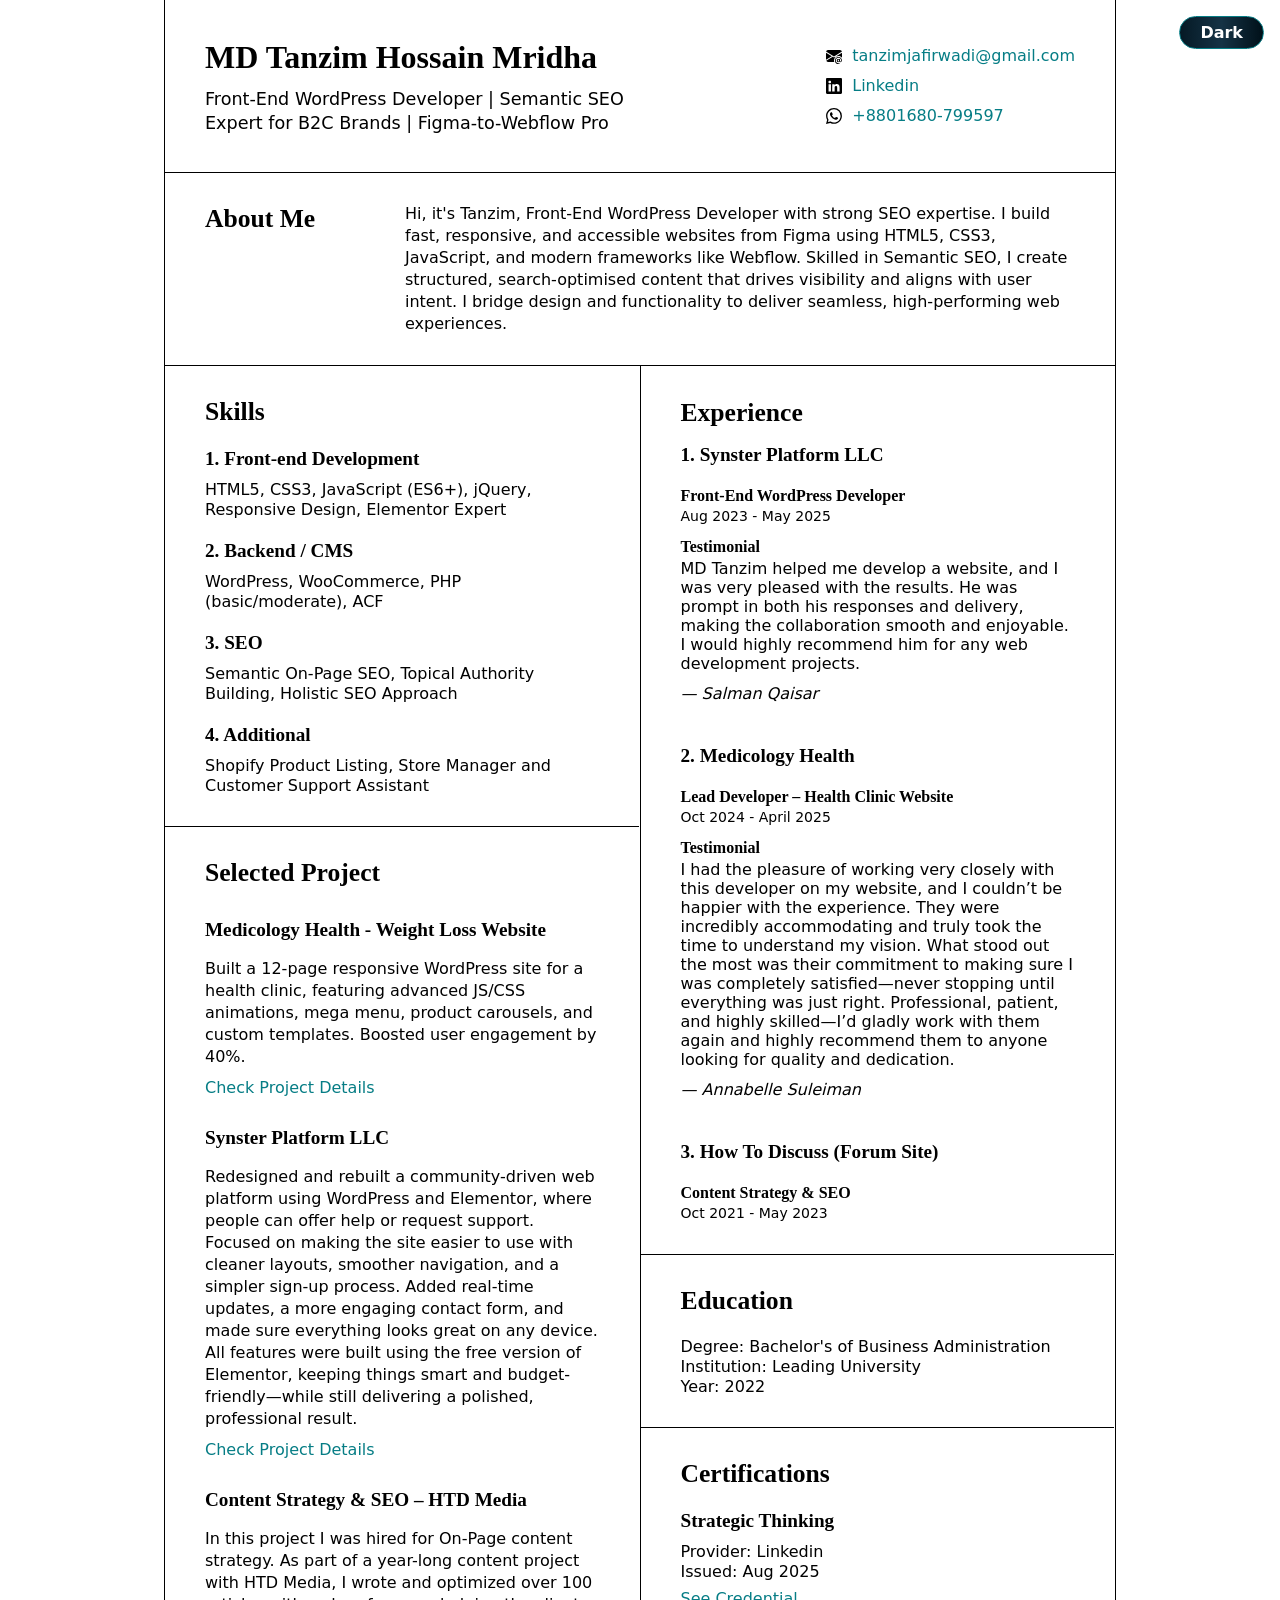
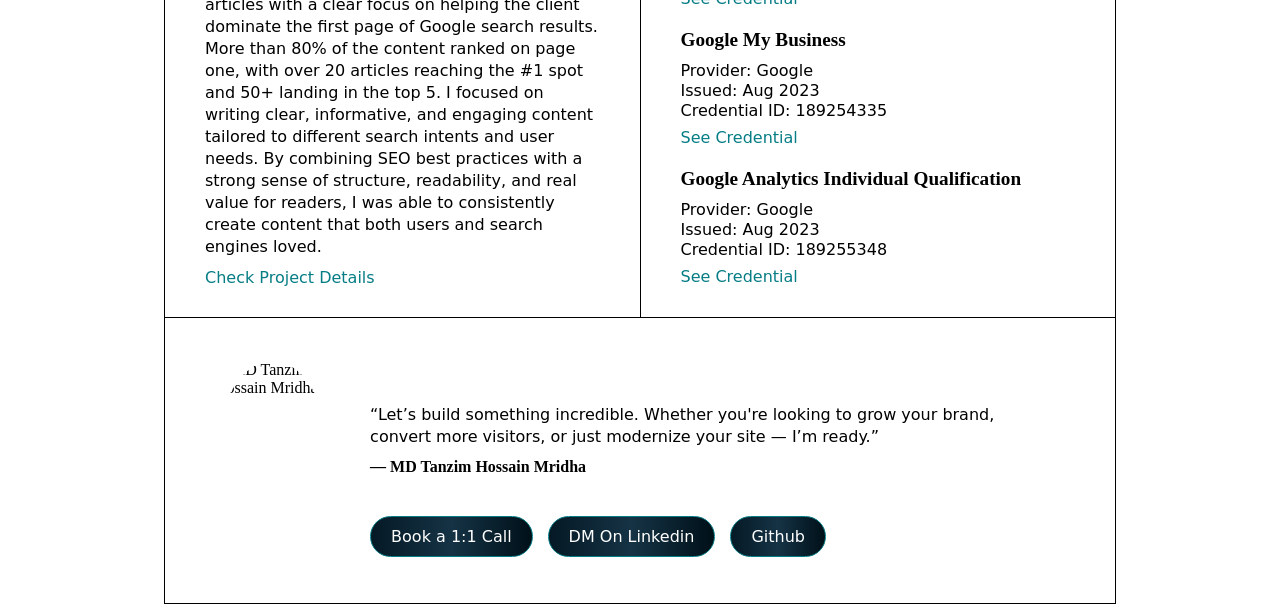
==== commit 6b094202: "Add files via upload" ====
--- a/index.html
+++ b/index.html
@@ -35,7 +35,8 @@
 body.dark-mode #box-shadow {
   box-shadow: 0 0 5px var(--border-color), 0 0 10px var(--border-color);
 }
-          
+
+
 #theme-toggle {
   position: fixed;
   top: 1rem;
@@ -237,4 +238,4 @@
 </script>
 
 </body>
-</html>
+</html>
--- a/main.css
+++ b/main.css
@@ -73,17 +73,17 @@
 
 .first-div {
     margin: 0;
-    padding: 30px 50px 30px 50px;
+    padding: 30px 40px 30px 40px;
     display: flex;
     flex-direction: row;
     gap: 100px;
     justify-content: space-between;
     align-items: center;
-    width: 850px;
+    width: 870px;
     height: auto;
     border-width: 0px 1px 1px 1px;
     border-style: solid;
-    border-color: black;
+    border-color: var(--border-color);
     align-self: center;
 }
 
@@ -111,54 +111,95 @@
 
 .second-div {
     margin: 0;
-    padding: 30px 50px;
+    padding: 30px 40px;
     display: flex;
     flex-direction: row;
     gap: 50px;
     justify-content: space-between;
     align-items: flex-start;
-    width: 850px;
+    width: 870px;
     height: auto;
     border-width: 0px 1px 1px 1px;
     border-style: solid;
-    border-color: black;
+    border-color: var(--border-color);
     align-self: center;
 }
 
-.third-div {
+.parent-third-div {
     margin: 0;
     padding: 0;
     width: 950px;
     height: auto;
-    display: grid;
-    grid-template-columns: 1fr 1fr;
-    grid-template-rows: auto;
+    display: flex;
+    flex-direction: row;
+    align-self: center;    
+    justify-content: flex-start;
     gap: 0px;
     border-width: 0px 1px 1px 1px;
     border-style: solid;
-    border-color: black;
+    border-color: var(--border-color);
+}
+
+.third-div {
+    margin: 0;
+    padding: 0;
+    width: 475px;
+    height: auto;
+    display: flex;
+    flex-direction: column;
+    gap: 0px;
+    border-width: 0px 1px 0px 0px;
+    border-style: solid;
+    border-color: var(--border-color);
+}
+
+.skills {
+    margin: 0;  
+    padding: 30px 40px;
+    display: flex;
+    flex-direction: column;
+    width: 83%;
+    border-width: 0px 0px 1px 0px;
+    border-style: solid;
+    border-color: var(--border-color);
+}
+
+.project {
+    margin: 0;  
+    padding: 30px 40px;
+    display: flex;
+    flex-direction: column;
+    width: 83%;
+    gap: 30px;
+}
+
+.project-child {
+    display: flex;
+    flex-direction: column;
+    gap: 10px;
+}
+
+.third-div-2 {
+    margin: 0;
+    padding: 0;
+    width: 475px;
+    height: auto;
+    display: flex;
+    flex-direction: column;
+    gap: 0px;
     align-self: center;
 }
 
-.skills {
-    margin: 0;  
-    padding: 30px 50px;
-    display: flex;
-    flex-direction: column;
-    border-width: 0px 1px 1px 0px;
-    border-style: solid;
-    border-color: black;
-}
-
 .experience {
     margin: 0;  
-    padding: 30px 50px;
+    padding: 30px 40px;
     display: flex;
     flex-direction: column;
     gap: 20px;
+    width: 83%;
     border-width: 0px 0px 1px 0px;
     border-style: solid;
-    border-color: black;
+    border-color: var(--border-color);
 }
 
 testimonial {
@@ -179,41 +220,22 @@
     margin: -3px 0px 0px 0px;
 }
 
-.project {
-    margin: 0;  
-    padding: 30px 50px;
-    display: flex;
-    flex-direction: column;
-    gap: 30px;
-    border-width: 0px 1px 1px 0px;
-    border-style: solid;
-    border-color: black;
-}
-
-.project-child {
-    display: flex;
-    flex-direction: column;
-    gap: 10px;
-}
-
 .education {
     margin: 0;  
-    padding: 30px 50px;
-    display: flex;
-    flex-direction: column;
+    padding: 30px 40px;
+    display: flex;
+    flex-direction: column;
+    width: 83%;
     gap: 20px;
-    border-width: 0px 1px 0px 0px;
-    border-style: solid;
-    border-color: black;
-}
-
+    border-bottom: 1px solid var(--border-color);
+}
 
 .Certifications {
     margin: 0;  
-    padding: 30px 50px;
-    display: flex;
-    flex-direction: column;
-
+    padding: 30px 40px;
+    display: flex;
+    flex-direction: column;
+    width: 83%;
 }
 
 .google-my-business {
@@ -222,6 +244,7 @@
     display: flex;
     flex-direction: column;
 }
+
 
 footer {
     margin: 0;
@@ -234,7 +257,7 @@
     justify-items: center;
     border-width: 0px 1px 1px 1px;
     border-style: solid;
-    border-color: black;
+    border-color: var(--border-color);
     
 }
 
